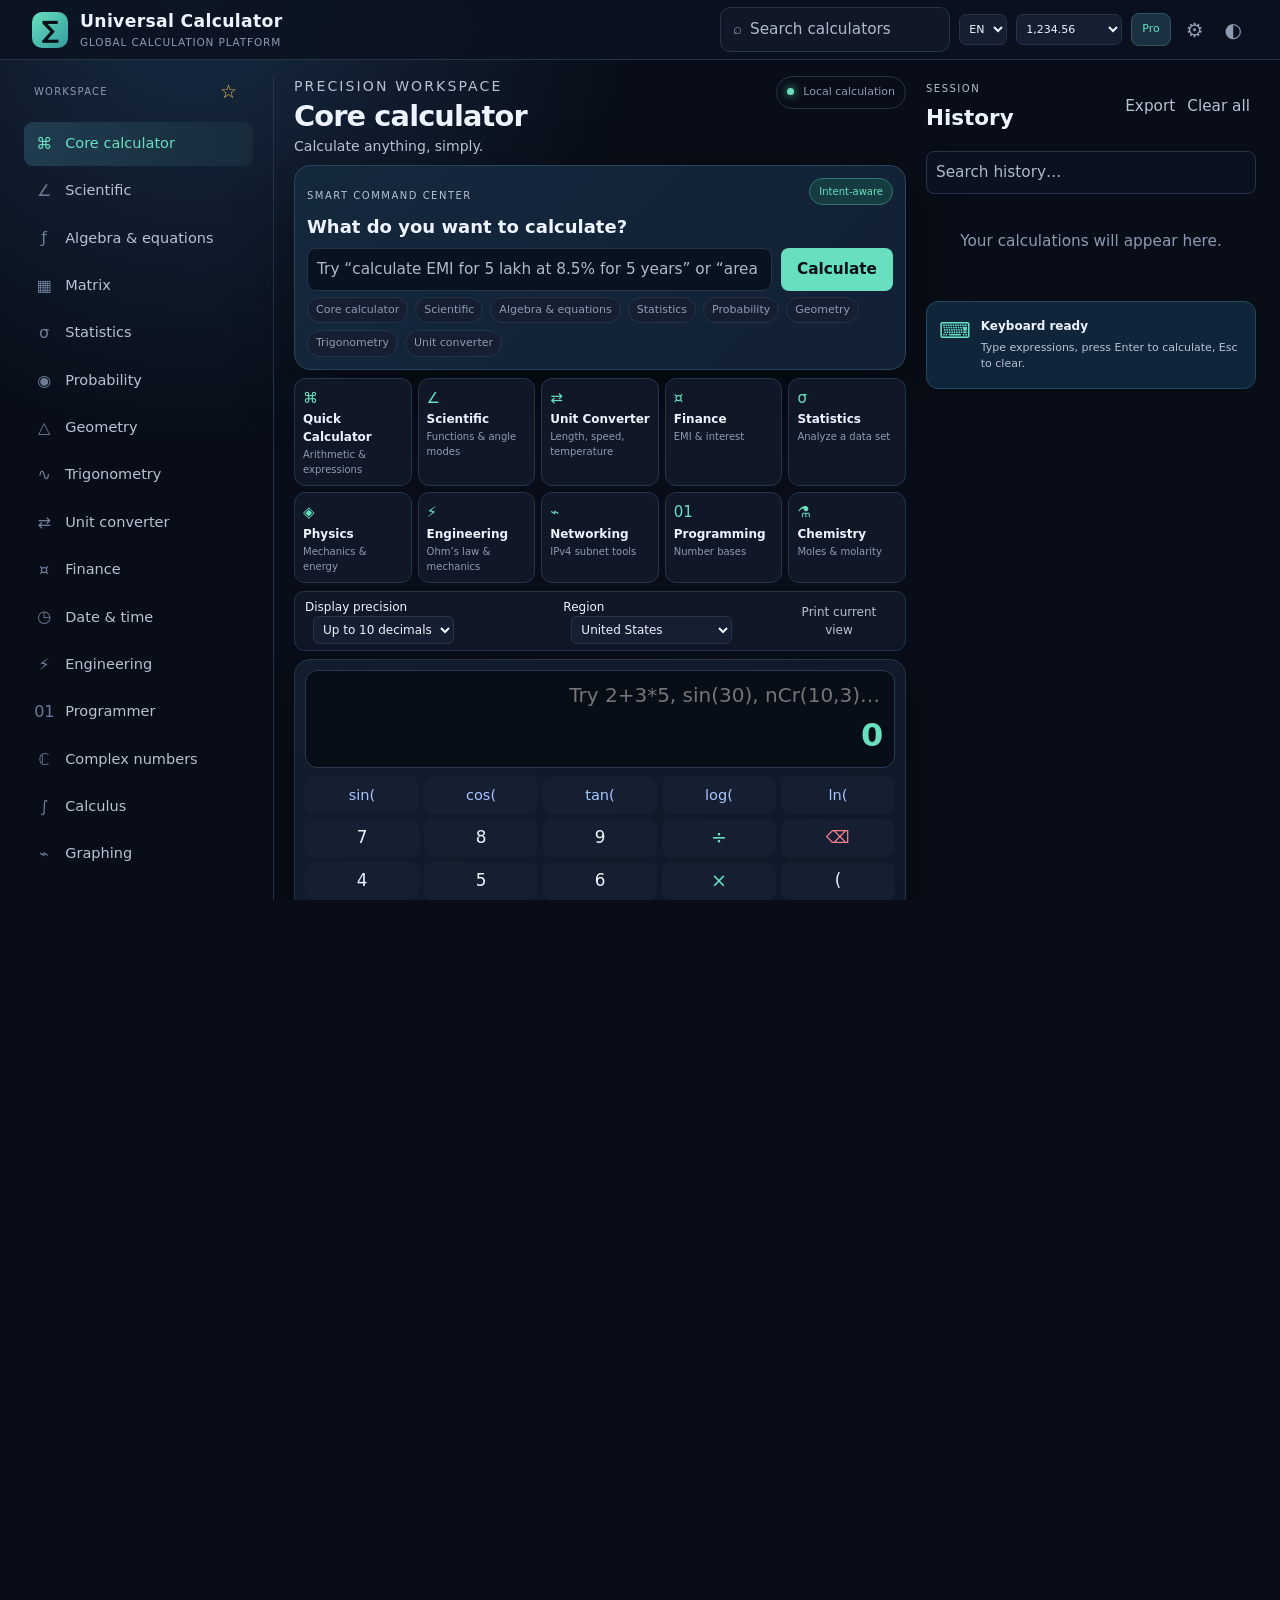
==== index.html @ 3b30ccd8 "Add files via upload" ====
<!doctype html>
<html lang="en">
<head>
  <meta charset="UTF-8">
  <meta name="viewport" content="width=device-width, initial-scale=1.0">
  <meta name="theme-color" content="#0b1220">
  <title>Universal Scientific Calculator</title>
  <link rel="stylesheet" href="styles.css">
</head>
<body>
  <div class="app-shell">
    <header class="topbar">
      <div class="brand"><div class="brand-mark">∑</div><div><strong>Universal Calculator</strong><span>Global calculation platform</span></div></div>
      <div class="header-actions">
        <label class="search-wrap" aria-label="Search calculators"><span>⌕</span><input id="calculatorSearch" type="search" placeholder="Search calculators"></label>
        <select id="languageSelect" class="locale-select" aria-label="Language"><option value="en">EN</option><option value="hi">हिं</option><option value="es">ES</option><option value="fr">FR</option><option value="de">DE</option><option value="pt">PT</option><option value="ar">ع</option><option value="zh">中</option><option value="ja">日</option><option value="ko">한</option><option value="ru">РУ</option><option value="it">IT</option><option value="nl">NL</option><option value="tr">TR</option><option value="id">ID</option></select>
        <select id="numberLocaleSelect" class="locale-select" aria-label="Number format"><option value="en-US">1,234.56</option><option value="de-DE">1.234,56</option><option value="en-IN">12,34,567.89</option><option value="fr-FR">1 234,56</option></select>
        <button class="mode-toggle" id="modeToggle" title="Switch between simple and pro mode">Simple</button>
        <button class="icon-btn" id="settingsToggle" title="Precision settings">⚙</button>
        <button class="icon-btn" id="themeToggle" title="Toggle contrast">◐</button>
      </div>
    </header>

    <div class="mobile-toolbar"><button class="text-btn" id="menuToggle">☰ Categories</button><span id="activeCategoryLabel">Core calculator</span></div>
    <div class="layout">
      <aside class="sidebar" id="sidebar">
        <div class="sidebar-heading"><span>WORKSPACE</span><button id="favoriteCurrent" class="star-btn" title="Favorite current calculator">☆</button></div>
        <button class="nav-item active" data-calculator="core"><span>⌘</span> Core calculator</button>
        <button class="nav-item" data-calculator="scientific"><span>∠</span> Scientific</button>
        <button class="nav-item" data-calculator="algebra"><span>ƒ</span> Algebra & equations</button>
        <button class="nav-item" data-calculator="matrix"><span>▦</span> Matrix</button>
        <button class="nav-item" data-calculator="statistics"><span>σ</span> Statistics</button>
        <button class="nav-item" data-calculator="probability"><span>◉</span> Probability</button>
        <button class="nav-item" data-calculator="geometry"><span>△</span> Geometry</button>
        <button class="nav-item" data-calculator="trigonometry"><span>∿</span> Trigonometry</button>
        <button class="nav-item" data-calculator="units"><span>⇄</span> Unit converter</button>
        <button class="nav-item" data-calculator="finance"><span>¤</span> Finance</button>
        <button class="nav-item" data-calculator="datetime"><span>◷</span> Date & time</button>
        <button class="nav-item" data-calculator="engineering"><span>⚡</span> Engineering</button>
        <button class="nav-item" data-calculator="programmer"><span>01</span> Programmer</button>
        <button class="nav-item" data-calculator="complex"><span>ℂ</span> Complex numbers</button>
        <button class="nav-item" data-calculator="calculus"><span>∫</span> Calculus</button>
        <button class="nav-item" data-calculator="graph"><span>⌁</span> Graphing</button>
        <div class="sidebar-bottom"><div class="mini-label">RECENT</div><div id="recentList" class="recent-list"></div></div>
      </aside>

      <main class="main-content">
        <section class="hero-row"><div><p class="eyebrow">PRECISION WORKSPACE</p><h1 id="pageTitle">Core calculator</h1><p id="pageDescription">Fast, safe arithmetic with a full expression engine.</p></div><div class="status-pill"><span class="status-dot"></span> Local calculation</div></section>
        <section class="smart-command">
          <div class="smart-heading"><div><p class="eyebrow">SMART COMMAND CENTER</p><h2>What do you want to calculate?</h2></div><span class="smart-badge">Intent-aware</span></div>
          <div class="command-row"><input id="smartInput" aria-label="What do you want to calculate?" placeholder="Try “calculate EMI for 5 lakh at 8.5% for 5 years” or “area of a circle radius 10”"><button class="primary-btn" id="smartRun">Calculate</button></div>
          <div id="smartSuggestions" class="smart-suggestions"></div>
        </section>
        <section class="quick-grid" aria-label="Quick calculators">
          <button class="quick-card" data-calculator="core"><span>⌘</span><strong>Quick Calculator</strong><small>Arithmetic & expressions</small></button>
          <button class="quick-card" data-calculator="scientific"><span>∠</span><strong>Scientific</strong><small>Functions & angle modes</small></button>
          <button class="quick-card" data-calculator="units"><span>⇄</span><strong>Unit Converter</strong><small>Length, speed, temperature</small></button>
          <button class="quick-card" data-calculator="finance"><span>¤</span><strong>Finance</strong><small>EMI & interest</small></button>
          <button class="quick-card" data-calculator="statistics"><span>σ</span><strong>Statistics</strong><small>Analyze a data set</small></button>
          <button class="quick-card" data-calculator="engineering"><span>◈</span><strong>Physics</strong><small>Mechanics & energy</small></button>
          <button class="quick-card" data-calculator="engineering"><span>⚡</span><strong>Engineering</strong><small>Ohm’s law & mechanics</small></button>
          <button class="quick-card" data-calculator="networking"><span>⌁</span><strong>Networking</strong><small>IPv4 subnet tools</small></button>
          <button class="quick-card" data-calculator="programmer"><span>01</span><strong>Programming</strong><small>Number bases</small></button>
          <button class="quick-card" data-calculator="chemistry"><span>⚗</span><strong>Chemistry</strong><small>Moles & molarity</small></button>
        </section>
        <section id="settingsPanel" class="settings-panel" hidden>
          <label>Display precision <select id="precisionSelect"><option value="10">Up to 10 decimals</option><option value="6">Up to 6 decimals</option><option value="4">Up to 4 decimals</option><option value="scientific">Scientific notation</option></select></label>
          <label>Region <select id="countrySelect"><option value="US">United States</option><option value="IN">India</option><option value="GB">United Kingdom</option><option value="DE">Germany</option><option value="FR">France</option><option value="JP">Japan</option><option value="BR">Brazil</option><option value="AE">United Arab Emirates</option></select></label>
          <button class="text-btn" id="printCalculation">Print current view</button>
        </section>
        <div id="calculatorView"></div>
        <section class="discovery-grid">
          <div class="discovery-card"><div class="panel-title"><div><span class="eyebrow">REFERENCE</span><h2>Formula library</h2></div><button class="text-btn" data-open-discovery="formulas">Browse</button></div><input class="library-search" id="formulaSearch" placeholder="Search force, circle, EMI, Ohm…"><div id="formulaResults"></div></div>
          <div class="discovery-card"><div class="panel-title"><div><span class="eyebrow">CONSTANTS</span><h2>Scientific constants</h2></div><button class="text-btn" data-open-discovery="constants">Browse</button></div><input class="library-search" id="constantSearch" placeholder="Search c, gravity, Planck…"><div id="constantResults"></div></div>
        </section>
        <section class="calculation-notes form-card">
          <div class="panel-title"><div><span class="eyebrow">WORKSPACE</span><h2>Calculation document</h2></div><button class="text-btn" id="clearNotes">Clear</button></div>
          <input id="projectName" class="library-search" placeholder="Project or calculation sheet name">
          <textarea id="calculationNotes" aria-label="Calculation notes" class="textarea" rows="3" placeholder="Add notes, assumptions, or a reproducible explanation…"></textarea>
          <div class="note-actions"><button class="secondary-btn" id="saveNote">Save snapshot</button><button class="secondary-btn" id="exportJson">Export JSON</button><button class="secondary-btn" id="exportText">Export TXT</button></div>
        </section>
      </main>

      <aside class="history-panel">
        <div class="panel-title"><div><span class="eyebrow">SESSION</span><h2>History</h2></div><div><button class="text-btn" id="exportHistory">Export</button><button class="text-btn danger" id="clearHistory">Clear all</button></div></div>
        <input class="history-search" id="historySearch" placeholder="Search history…">
        <div id="historyList" class="history-list"><div class="empty-state">Your calculations will appear here.</div></div>
        <div class="tip-card"><span class="tip-icon">⌨</span><div><strong>Keyboard ready</strong><p>Type expressions, press Enter to calculate, Esc to clear.</p></div></div>
      </aside>
    </div>
    <footer><span>Universal Calculator</span><span>All calculations run locally in your browser</span><span>v2.0 · Safe local calculation platform</span></footer>
  </div>
  <script src="app.js"></script>
</body>
</html>
---- styles.css ----
:root{--bg:#080d17;--surface:#101827;--surface-2:#151f31;--surface-3:#1b2940;--line:#26344a;--text:#edf4ff;--muted:#8c9bb2;--accent:#68e0c0;--accent-2:#7aa8ff;--danger:#ff8290;--shadow:0 20px 60px #0006}
html,body{width:100%;min-width:100%;min-height:100%;margin:0}*{box-sizing:border-box}body{background:radial-gradient(circle at 15% 0,#172a42 0,transparent 32%),var(--bg);color:var(--text);font:14px/1.5 Inter,ui-sans-serif,system-ui,-apple-system,Segoe UI,sans-serif}button,input,select{font:inherit;color:inherit}button{cursor:pointer;border:0}.app-shell{width:100%;min-width:100%;min-height:100vh;display:flex;flex-direction:column}.topbar{height:76px;border-bottom:1px solid var(--line);display:flex;align-items:center;justify-content:space-between;padding:0 32px;background:#0b1220d9;backdrop-filter:blur(18px);position:sticky;top:0;z-index:5}.brand{display:flex;align-items:center;gap:12px}.brand-mark{width:36px;height:36px;display:grid;place-items:center;border-radius:10px;background:linear-gradient(135deg,var(--accent),#349b9d);color:#061016;font-size:24px;font-weight:800}.brand strong,.brand span{display:block}.brand strong{font-size:16px;letter-spacing:.02em}.brand span{font-size:11px;color:var(--muted);letter-spacing:.08em;text-transform:uppercase}.header-actions{display:flex;gap:12px;align-items:center}.search-wrap{display:flex;align-items:center;gap:8px;width:230px;background:var(--surface);border:1px solid var(--line);border-radius:10px;padding:0 12px;color:var(--muted)}.search-wrap input{width:100%;border:0;outline:0;background:transparent;padding:10px 0}.icon-btn,.text-btn{background:none;color:var(--muted)}.icon-btn{font-size:20px}.layout{display:grid;grid-template-columns:230px minmax(0,1fr) 300px;gap:26px;width:100%;min-width:0;margin:0;padding:28px 32px;flex:1}.sidebar{border-right:1px solid var(--line);padding-right:20px;min-width:0}.sidebar-heading{font-size:10px;color:var(--muted);letter-spacing:.12em;display:flex;justify-content:space-between;align-items:center;padding:0 10px 12px}.star-btn{color:#f5bd5d;background:none;font-size:19px}.nav-item{width:100%;padding:10px;border-radius:9px;background:none;text-align:left;color:var(--muted);display:flex;align-items:center;gap:11px;margin:3px 0;transition:.2s}.nav-item span{width:20px;text-align:center;color:#6d7d98;font-size:16px}.nav-item:hover{background:var(--surface);color:var(--text)}.nav-item.active{background:linear-gradient(90deg,#203c50,#172b3b);color:var(--accent)}.nav-item.active span{color:var(--accent)}.sidebar-bottom{margin-top:28px}.mini-label,.eyebrow{font-size:10px;letter-spacing:.15em;color:var(--muted);text-transform:uppercase}.recent-list{margin-top:8px}.recent-list button{display:block;width:100%;text-align:left;padding:7px 10px;background:none;color:var(--muted);white-space:nowrap;overflow:hidden;text-overflow:ellipsis}.main-content{min-width:0;width:100%}.history-panel{min-width:0;width:100%}.hero-row{display:flex;justify-content:space-between;align-items:flex-start;margin-bottom:20px}.hero-row h1{margin:4px 0;font-size:28px;letter-spacing:-.03em}.hero-row p{margin:0;color:var(--muted)}.status-pill{font-size:11px;color:var(--muted);border:1px solid var(--line);border-radius:99px;padding:7px 10px}.status-dot{display:inline-block;width:7px;height:7px;background:var(--accent);border-radius:50%;margin-right:6px;box-shadow:0 0 10px var(--accent)}.calculator-card,.result-card,.form-card,.graph-card{background:linear-gradient(145deg,#121d2d,#0e1726);border:1px solid var(--line);border-radius:16px;box-shadow:var(--shadow)}.calculator-card{padding:18px}.display{background:#080e18;border:1px solid #283a50;border-radius:12px;padding:14px 18px;min-height:110px;display:flex;flex-direction:column;justify-content:space-between;margin-bottom:14px}.display input{width:100%;background:none;border:0;outline:0;color:var(--text);font-size:23px;text-align:right}.display-result{text-align:right;font-size:36px;font-weight:700;letter-spacing:-.04em;min-height:44px;color:var(--accent)}.display-error{color:var(--danger)!important;font-size:14px!important;letter-spacing:0!important}.keypad{display:grid;grid-template-columns:repeat(5,1fr);gap:8px}.key{min-height:46px;border-radius:9px;background:var(--surface-2);border:1px solid transparent;color:var(--text);transition:.15s}.key:hover{background:var(--surface-3);border-color:#3c536e;transform:translateY(-1px)}.key.fn{color:var(--accent-2);font-size:13px}.key.operator{color:var(--accent);font-size:19px}.key.action{color:var(--danger)}.key.equals{background:var(--accent);color:#061016;font-weight:800}.subbar{display:flex;justify-content:space-between;align-items:center;margin:12px 0 0;color:var(--muted);font-size:12px}.angle-tabs{display:flex;gap:5px}.angle-tabs button,.select{background:var(--surface-2);border:1px solid var(--line);border-radius:7px;padding:6px 10px;color:var(--muted)}.angle-tabs button.active{background:#22494b;color:var(--accent);border-color:#397a72}.panel-title{display:flex;justify-content:space-between;align-items:center;margin-bottom:14px}.panel-title h2{margin:3px 0;font-size:18px}.danger{color:var(--danger)}.history-list{max-height:calc(100vh - 240px);overflow:auto}.empty-state{color:var(--muted);padding:30px 8px;text-align:center}.history-item{border-bottom:1px solid var(--line);padding:12px 4px}.history-expression{color:var(--muted);font-size:12px;word-break:break-all}.history-result{font-size:17px;color:var(--accent);margin:3px 0}.history-meta{display:flex;justify-content:space-between;color:#64748a;font-size:10px}.history-actions button{background:none;color:var(--muted);margin-left:8px}.history-actions button:hover{color:var(--text)}.tip-card{display:flex;gap:10px;background:#10253a;border:1px solid #1f4a5d;border-radius:12px;padding:12px;margin-top:18px;color:var(--muted)}.tip-icon{font-size:22px;color:var(--accent)}.tip-card strong{color:var(--text);font-size:12px}.tip-card p{font-size:11px;margin:3px 0}.form-card{padding:18px}.form-card h3,.result-card h3{margin:0 0 14px;font-size:16px}.form-grid{display:grid;grid-template-columns:repeat(2,minmax(0,1fr));gap:12px}.form-grid.three{grid-template-columns:repeat(3,minmax(0,1fr))}.field{display:flex;flex-direction:column;gap:5px}.field label{font-size:11px;color:var(--muted)}.field input,.field select,.textarea{width:100%;background:#0a121f;border:1px solid var(--line);border-radius:8px;padding:10px;outline:0}.field input:focus,.field select:focus,.textarea:focus{border-color:var(--accent)}.wide{grid-column:1/-1}.primary-btn{margin-top:14px;background:var(--accent);color:#081217;border-radius:8px;padding:10px 16px;font-weight:700}.secondary-btn{margin-top:14px;background:var(--surface-3);border:1px solid var(--line);border-radius:8px;padding:10px 16px}.result-card{margin-top:14px;padding:16px}.result-card output{display:block;color:var(--accent);font-size:21px;font-weight:700;white-space:pre-wrap}.result-card .muted{color:var(--muted);font-size:12px}.two-panels{display:grid;grid-template-columns:1fr 1fr;gap:14px}.matrix-grid{display:grid;gap:5px;margin-top:10px}.matrix-grid input{min-width:0;text-align:center;padding:8px}.matrix-controls{display:flex;gap:8px;align-items:end;margin-bottom:12px}.matrix-controls .field{width:80px}.tag-row{display:flex;gap:7px;flex-wrap:wrap}.tag{background:#1a3043;color:var(--accent);padding:5px 9px;border-radius:99px;font-size:11px}.graph-wrap{position:relative}.graph-canvas{display:block;width:100%;height:360px;background:#08111d;border-radius:10px;border:1px solid var(--line)}.graph-controls{display:flex;gap:8px;align-items:center;margin-bottom:10px}.graph-controls input{flex:1}.function-list{margin-top:10px;display:flex;gap:8px;flex-wrap:wrap}.function-pill{background:var(--surface-2);padding:5px 9px;border-radius:8px;color:var(--accent-2);font-size:12px}.mobile-toolbar{display:none}footer{border-top:1px solid var(--line);color:#697990;display:flex;justify-content:space-between;padding:16px 32px;font-size:11px}
html,body,#root,#app{width:100%;min-width:100%;height:100%;min-height:100vh;margin:0;padding:0;box-sizing:border-box}*{box-sizing:border-box}body{background:radial-gradient(circle at 15% 0,#172a42 0,transparent 32%),var(--bg);color:var(--text);font:14px/1.5 Inter,ui-sans-serif,system-ui,-apple-system,Segoe UI,sans-serif}button,input,select{font:inherit;color:inherit}button{cursor:pointer;border:0}.app-shell{width:100%;min-width:100%;height:100%;min-height:100vh;margin:0;padding:0;display:flex;flex-direction:column}.topbar{height:76px;border-bottom:1px solid var(--line);display:flex;align-items:center;justify-content:space-between;padding:0 32px;background:#0b1220d9;backdrop-filter:blur(18px);position:sticky;top:0;z-index:5}.brand{display:flex;align-items:center;gap:12px}.brand-mark{width:36px;height:36px;display:grid;place-items:center;border-radius:10px;background:linear-gradient(135deg,var(--accent),#349b9d);color:#061016;font-size:24px;font-weight:800}.brand strong,.brand span{display:block}.brand strong{font-size:16px;letter-spacing:.02em}.brand span{font-size:11px;color:var(--muted);letter-spacing:.08em;text-transform:uppercase}.header-actions{display:flex;gap:12px;align-items:center}.search-wrap{display:flex;align-items:center;gap:8px;width:230px;background:var(--surface);border:1px solid var(--line);border-radius:10px;padding:0 12px;color:var(--muted)}.search-wrap input{width:100%;border:0;outline:0;background:transparent;padding:10px 0}.icon-btn,.text-btn{background:none;color:var(--muted)}.icon-btn{font-size:20px}.layout{display:grid;grid-template-columns:230px minmax(0,1fr) 300px;gap:26px;width:100%;min-width:0;margin:0;padding:28px 32px;flex:1}.sidebar{border-right:1px solid var(--line);padding-right:20px;min-width:0}.sidebar-heading{font-size:10px;color:var(--muted);letter-spacing:.12em;display:flex;justify-content:space-between;align-items:center;padding:0 10px 12px}.star-btn{color:#f5bd5d;background:none;font-size:19px}.nav-item{width:100%;padding:10px;border-radius:9px;background:none;text-align:left;color:var(--muted);display:flex;align-items:center;gap:11px;margin:3px 0;transition:.2s}.nav-item span{width:20px;text-align:center;color:#6d7d98;font-size:16px}.nav-item:hover{background:var(--surface);color:var(--text)}.nav-item.active{background:linear-gradient(90deg,#203c50,#172b3b);color:var(--accent)}.nav-item.active span{color:var(--accent)}.sidebar-bottom{margin-top:28px}.mini-label,.eyebrow{font-size:10px;letter-spacing:.15em;color:var(--muted);text-transform:uppercase}.recent-list{margin-top:8px}.recent-list button{display:block;width:100%;text-align:left;padding:7px 10px;background:none;color:var(--muted);white-space:nowrap;overflow:hidden;text-overflow:ellipsis}.main-content{min-width:0;width:100%}.history-panel{min-width:0;width:100%}.hero-row{display:flex;justify-content:space-between;align-items:flex-start;margin-bottom:20px}.hero-row h1{margin:4px 0;font-size:28px;letter-spacing:-.03em}.hero-row p{margin:0;color:var(--muted)}.status-pill{font-size:11px;color:var(--muted);border:1px solid var(--line);border-radius:99px;padding:7px 10px}.status-dot{display:inline-block;width:7px;height:7px;background:var(--accent);border-radius:50%;margin-right:6px;box-shadow:0 0 10px var(--accent)}.calculator-card,.result-card,.form-card,.graph-card{background:linear-gradient(145deg,#121d2d,#0e1726);border:1px solid var(--line);border-radius:16px;box-shadow:var(--shadow)}.calculator-card{padding:18px}.display{background:#080e18;border:1px solid #283a50;border-radius:12px;padding:14px 18px;min-height:110px;display:flex;flex-direction:column;justify-content:space-between;margin-bottom:14px}.display input{width:100%;background:none;border:0;outline:0;color:var(--text);font-size:23px;text-align:right}.display-result{text-align:right;font-size:36px;font-weight:700;letter-spacing:-.04em;min-height:44px;color:var(--accent)}.display-error{color:var(--danger)!important;font-size:14px!important;letter-spacing:0!important}.keypad{display:grid;grid-template-columns:repeat(5,1fr);gap:8px}.key{min-height:46px;border-radius:9px;background:var(--surface-2);border:1px solid transparent;color:var(--text);transition:.15s}.key:hover{background:var(--surface-3);border-color:#3c536e;transform:translateY(-1px)}.key.fn{color:var(--accent-2);font-size:13px}.key.operator{color:var(--accent);font-size:19px}.key.action{color:var(--danger)}.key.equals{background:var(--accent);color:#061016;font-weight:800}.subbar{display:flex;justify-content:space-between;align-items:center;margin:12px 0 0;color:var(--muted);font-size:12px}.angle-tabs{display:flex;gap:5px}.angle-tabs button,.select{background:var(--surface-2);border:1px solid var(--line);border-radius:7px;padding:6px 10px;color:var(--muted)}.angle-tabs button.active{background:#22494b;color:var(--accent);border-color:#397a72}.panel-title{display:flex;justify-content:space-between;align-items:center;margin-bottom:14px}.panel-title h2{margin:3px 0;font-size:18px}.danger{color:var(--danger)}.history-list{max-height:calc(100vh - 240px);overflow:auto}.empty-state{color:var(--muted);padding:30px 8px;text-align:center}.history-item{border-bottom:1px solid var(--line);padding:12px 4px}.history-expression{color:var(--muted);font-size:12px;word-break:break-all}.history-result{font-size:17px;color:var(--accent);margin:3px 0}.history-meta{display:flex;justify-content:space-between;color:#64748a;font-size:10px}.history-actions button{background:none;color:var(--muted);margin-left:8px}.history-actions button:hover{color:var(--text)}.tip-card{display:flex;gap:10px;background:#10253a;border:1px solid #1f4a5d;border-radius:12px;padding:12px;margin-top:18px;color:var(--muted)}.tip-icon{font-size:22px;color:var(--accent)}.tip-card strong{color:var(--text);font-size:12px}.tip-card p{font-size:11px;margin:3px 0}.form-card{padding:18px}.form-card h3,.result-card h3{margin:0 0 14px;font-size:16px}.form-grid{display:grid;grid-template-columns:repeat(2,minmax(0,1fr));gap:12px}.form-grid.three{grid-template-columns:repeat(3,minmax(0,1fr))}.field{display:flex;flex-direction:column;gap:5px}.field label{font-size:11px;color:var(--muted)}.field input,.field select,.textarea{width:100%;background:#0a121f;border:1px solid var(--line);border-radius:8px;padding:10px;outline:0}.field input:focus,.field select:focus,.textarea:focus{border-color:var(--accent)}.wide{grid-column:1/-1}.primary-btn{margin-top:14px;background:var(--accent);color:#081217;border-radius:8px;padding:10px 16px;font-weight:700}.secondary-btn{margin-top:14px;background:var(--surface-3);border:1px solid var(--line);border-radius:8px;padding:10px 16px}.result-card{margin-top:14px;padding:16px}.result-card output{display:block;color:var(--accent);font-size:21px;font-weight:700;white-space:pre-wrap}.result-card .muted{color:var(--muted);font-size:12px}.two-panels{display:grid;grid-template-columns:1fr 1fr;gap:14px}.matrix-grid{display:grid;gap:5px;margin-top:10px}.matrix-grid input{min-width:0;text-align:center;padding:8px}.matrix-controls{display:flex;gap:8px;align-items:end;margin-bottom:12px}.matrix-controls .field{width:80px}.tag-row{display:flex;gap:7px;flex-wrap:wrap}.tag{background:#1a3043;color:var(--accent);padding:5px 9px;border-radius:99px;font-size:11px}.graph-wrap{position:relative}.graph-canvas{display:block;width:100%;height:360px;background:#08111d;border-radius:10px;border:1px solid var(--line)}.graph-controls{display:flex;gap:8px;align-items:center;margin-bottom:10px}.graph-controls input{flex:1}.function-list{margin-top:10px;display:flex;gap:8px;flex-wrap:wrap}.function-pill{background:var(--surface-2);padding:5px 9px;border-radius:8px;color:var(--accent-2);font-size:12px}.mobile-toolbar{display:none}footer{border-top:1px solid var(--line);color:#697990;display:flex;justify-content:space-between;padding:16px 32px;font-size:11px}
@media(max-width:900px){.layout{grid-template-columns:205px minmax(0,1fr);gap:18px;padding:22px 20px}.history-panel{grid-column:2}.history-list{max-height:260px}.sidebar{padding-right:10px}}
@media(max-width:700px){.topbar{padding:0 16px;height:64px}.brand span{display:none}.search-wrap{width:150px}.layout{display:block;padding:18px 14px}.sidebar{display:none;border:0}.sidebar.open{display:block;position:fixed;z-index:4;left:0;top:64px;bottom:0;width:260px;background:var(--surface);padding:18px;box-shadow:var(--shadow)}.mobile-toolbar{display:flex;justify-content:space-between;padding:10px 14px;border-bottom:1px solid var(--line);color:var(--muted)}.mobile-toolbar .text-btn{color:var(--accent)}.hero-row{margin-top:6px}.hero-row h1{font-size:23px}.status-pill{display:none}.history-panel{margin-top:18px}.form-grid,.form-grid.three,.two-panels{grid-template-columns:1fr}.keypad{gap:6px}.key{min-height:43px}.display-result{font-size:29px}footer{padding:14px;gap:8px;flex-wrap:wrap}}
.mode-toggle{background:#1b3040;color:var(--accent);border:1px solid #2d5660;border-radius:8px;padding:7px 10px;font-size:11px}.smart-command{background:linear-gradient(135deg,#14283c,#122035);border:1px solid #29445b;border-radius:16px;padding:18px;margin-bottom:16px;box-shadow:var(--shadow)}.smart-heading{display:flex;justify-content:space-between;align-items:start}.smart-heading h2{font-size:20px;margin:4px 0 14px}.smart-badge{font-size:10px;color:var(--accent);background:#163c3f;border:1px solid #2f7770;border-radius:99px;padding:5px 9px}.command-row{display:flex;gap:9px}.command-row input{flex:1;background:#09121f;border:1px solid var(--line);border-radius:9px;padding:13px;outline:0}.command-row input:focus{border-color:var(--accent)}.command-row .primary-btn{margin:0}.smart-suggestions{display:flex;gap:7px;flex-wrap:wrap;margin-top:10px}.suggestion{font-size:11px;color:var(--muted);background:var(--surface-2);border:1px solid var(--line);border-radius:99px;padding:6px 9px}.suggestion:hover{color:var(--accent);border-color:var(--accent)}.settings-panel{display:flex;gap:18px;align-items:center;background:var(--surface);border:1px solid var(--line);border-radius:10px;padding:10px 12px;margin-bottom:14px;font-size:12px;color:var(--muted)}.settings-panel select{margin-left:8px;background:var(--surface-2);border:1px solid var(--line);border-radius:6px;padding:5px}.discovery-grid{display:grid;grid-template-columns:1fr 1fr;gap:14px;margin-top:16px}.discovery-card{background:linear-gradient(145deg,#121d2d,#0e1726);border:1px solid var(--line);border-radius:16px;padding:16px}.discovery-card h2{font-size:16px}.library-search,.history-search{width:100%;background:#0a121f;border:1px solid var(--line);border-radius:8px;padding:9px;outline:0;margin-bottom:9px}.library-search:focus,.history-search:focus{border-color:var(--accent)}.library-item{border-top:1px solid var(--line);padding:10px 0}.library-item strong{display:block;color:var(--text)}.library-item p{margin:2px 0;color:var(--accent);font-family:ui-monospace,monospace;font-size:12px}.library-item small{color:var(--muted)}.library-item button{float:right;background:none;color:var(--accent-2);font-size:11px}.history-search{margin-bottom:6px}.high-contrast{--bg:#f4f7fb;--surface:#fff;--surface-2:#eef2f7;--surface-3:#e1e8f1;--line:#c8d3df;--text:#122033;--muted:#536579;--shadow:0 15px 35px #39506a22}.high-contrast .topbar{background:#ffffffdd}.high-contrast .calculator-card,.high-contrast .result-card,.high-contrast .form-card,.high-contrast .graph-card,.high-contrast .discovery-card{background:#fff}.high-contrast .display,.high-contrast .field input,.high-contrast .field select,.high-contrast .library-search,.high-contrast .history-search{background:#f5f8fc}@media(max-width:700px){.discovery-grid{grid-template-columns:1fr}.settings-panel{align-items:flex-start;flex-direction:column}.header-actions{gap:6px}.mode-toggle{padding:6px 7px}.command-row{flex-direction:column}}
.locale-select{background:var(--surface-2);border:1px solid var(--line);border-radius:7px;padding:7px 5px;font-size:11px}.calculation-notes{margin-top:16px}.calculation-notes .textarea{resize:vertical}.note-actions{display:flex;gap:8px;flex-wrap:wrap}.note-actions .secondary-btn{margin-top:10px}.rtl{direction:rtl}.rtl .display input,.rtl .history-expression{text-align:left}.rtl .sidebar{border-right:0;border-left:1px solid var(--line);padding-right:0;padding-left:20px}@media(prefers-reduced-motion:reduce){*,*:before,*:after{scroll-behavior:auto!important;transition:none!important;animation:none!important}}
.quick-grid{display:grid;grid-template-columns:repeat(3,minmax(0,1fr));gap:9px;margin:0 0 16px}.quick-card{display:flex;flex-direction:column;align-items:flex-start;gap:3px;text-align:left;background:var(--surface);border:1px solid var(--line);border-radius:11px;padding:12px;min-height:88px}.quick-card:hover{border-color:var(--accent);background:var(--surface-2)}.quick-card span{color:var(--accent);font-size:18px}.quick-card strong{color:var(--text);font-size:13px}.quick-card small{color:var(--muted);font-size:11px}.main-content h1,.main-content h2,.main-content h3,.main-content strong,.main-content label,.sidebar,.history-panel,footer{color:var(--text)}.eyebrow,.mini-label{color:#b7c2d2}.text-btn,.nav-item,.recent-list button,.history-meta,.field label,.muted,.tip-card,.hero-row p{color:#b7c2d2}.field input::placeholder,.search-wrap input::placeholder,.smart-command input::placeholder,.library-search::placeholder,.history-search::placeholder,.textarea::placeholder{color:#aeb9c9;opacity:1}.key.fn{color:#a9c4ff}.primary-btn{color:#071117}.discovery-card,.calculator-card,.form-card,.graph-card{box-shadow:0 12px 30px #0005}@media(max-width:700px){.quick-grid{grid-template-columns:repeat(2,minmax(0,1fr))}.quick-card{min-height:82px}.topbar{min-width:0}.brand{flex:0 0 auto}.header-actions{min-width:0}.search-wrap{width:112px;flex:0 1 112px}.header-actions .locale-select,.header-actions .mode-toggle,.header-actions #settingsToggle{display:none}.header-actions .icon-btn{font-size:18px}.main-content,.history-panel{min-width:0;max-width:100%;overflow:hidden}.smart-command,.calculator-card,.form-card,.discovery-card{max-width:100%}.command-row input{min-width:0}.settings-panel{max-width:100%}.subbar{flex-wrap:wrap;gap:8px}.angle-tabs{max-width:100%;overflow-x:auto}}

/* Responsive production sizing: readable at 100% browser zoom without inflating the UI. */
body{font-size:clamp(15px,0.18vw + 13px,17px);line-height:1.5}
.topbar{min-height:76px;height:auto;padding-block:14px}
.brand strong{font-size:clamp(16px,0.25vw + 14px,19px)}
.brand span{font-size:clamp(10px,0.12vw + 9px,12px)}
.header-actions{gap:clamp(8px,0.7vw,14px)}
.search-wrap{width:clamp(210px,18vw,320px)}
.layout{min-height:calc(100vh - 76px);align-items:start;grid-template-columns:minmax(220px,250px) minmax(0,1fr) minmax(280px,330px);gap:clamp(18px,1.5vw,30px);padding:clamp(22px,2vw,34px) clamp(20px,2.5vw,48px)}
.sidebar{font-size:clamp(14px,0.12vw + 13px,16px)}
.nav-item{padding:clamp(9px,0.25vw + 7px,12px)}
.hero-row h1{font-size:clamp(28px,1vw + 18px,36px);line-height:1.2}
.hero-row p{font-size:clamp(14px,0.16vw + 12px,16px)}
.panel-title h2,.smart-heading h2{font-size:clamp(20px,0.35vw + 17px,26px)}
.display input{font-size:clamp(22px,0.5vw + 16px,30px)}
.display-result{font-size:clamp(32px,1vw + 22px,48px)}
.key{min-height:clamp(46px,3.6vw,62px);font-size:clamp(16px,0.3vw + 13px,22px)}
.key.fn{font-size:clamp(14px,0.2vw + 12px,17px)}
.history-result{font-size:clamp(17px,0.25vw + 15px,21px)}
.history-list{max-height:calc(100vh - 190px)}
.layout>aside,.layout>main{min-width:0}

@media(max-width:1100px) and (min-width:701px){
  .layout{grid-template-columns:200px minmax(0,1fr);gap:20px;padding-inline:24px}
  .history-panel{grid-column:2;grid-row:2}
  .history-list{max-height:320px}
  .search-wrap{width:clamp(170px,22vw,240px)}
}
@media(max-width:700px){
  .topbar{padding-inline:14px}
  .layout{min-height:0}
  .key{min-height:50px}
  .history-list{max-height:none}
}
@media(max-width:480px){
  .layout{padding:16px 12px}
  .hero-row{gap:10px}
  .status-pill{font-size:10px;padding:6px 8px}
  .quick-card strong{font-size:14px}
  .quick-card small{font-size:12px}
}

/* Keep the application shell tied to the browser viewport at every zoom level. */
html,body{
  width:100%;
  height:100%;
  margin:0;
  padding:0;
  overflow-x:hidden;
}
#root,#app,.app-shell{
  width:100vw;
  min-width:100vw;
  min-height:100vh;
  box-sizing:border-box;
}
.app-shell{
  height:100%;
  margin:0;
  padding:0;
}

/* Compact the primary workspace on short desktop viewports. Secondary
   reference sections remain available below it without shrinking text. */
@media (min-width:1101px) and (max-height:1100px){
  .topbar{min-height:60px;padding-block:9px}
  .layout{min-height:calc(100vh - 60px);padding:16px 24px;gap:20px}
  .hero-row{margin-bottom:8px}
  .hero-row h1{margin:2px 0;font-size:clamp(25px,1vw + 16px,32px)}
  .smart-command{padding:12px;margin-bottom:8px}
  .smart-heading h2{font-size:18px;margin:2px 0 8px}
  .command-row input{padding:9px}
  .smart-suggestions{margin-top:6px}
  .suggestion{padding:4px 8px}
  .quick-grid{grid-template-columns:repeat(5,minmax(0,1fr));gap:6px;margin-bottom:8px}
  .quick-card{min-height:62px;padding:8px;gap:1px}
  .quick-card span{font-size:15px}
  .quick-card strong{font-size:12px}
  .quick-card small{font-size:10px}
  .settings-panel{padding:6px 10px;margin-bottom:8px}
  .calculator-card{padding:10px}
  .display{min-height:72px;padding:8px 12px;margin-bottom:8px}
  .display input{font-size:20px}
  .display-result{font-size:32px;min-height:36px}
  .keypad{gap:5px}
  .key{min-height:38px}
  .subbar{margin-top:6px}
  .history-list{max-height:calc(100vh - 180px)}
}

@media (min-width:701px) and (max-width:1100px) and (max-height:850px){
  .topbar{min-height:58px;padding-block:8px}
  .layout{min-height:calc(100vh - 58px);padding:14px 20px;gap:16px}
  .hero-row{margin-bottom:8px}
  .smart-command{padding:12px;margin-bottom:8px}
  .quick-grid{gap:6px;margin-bottom:8px}
  .quick-card{min-height:68px;padding:8px}
  .settings-panel{padding:6px 10px;margin-bottom:8px}
  .calculator-card{padding:10px}
  .display{min-height:78px;padding:8px 12px;margin-bottom:8px}
  .keypad{gap:5px}
  .key{min-height:40px}
}
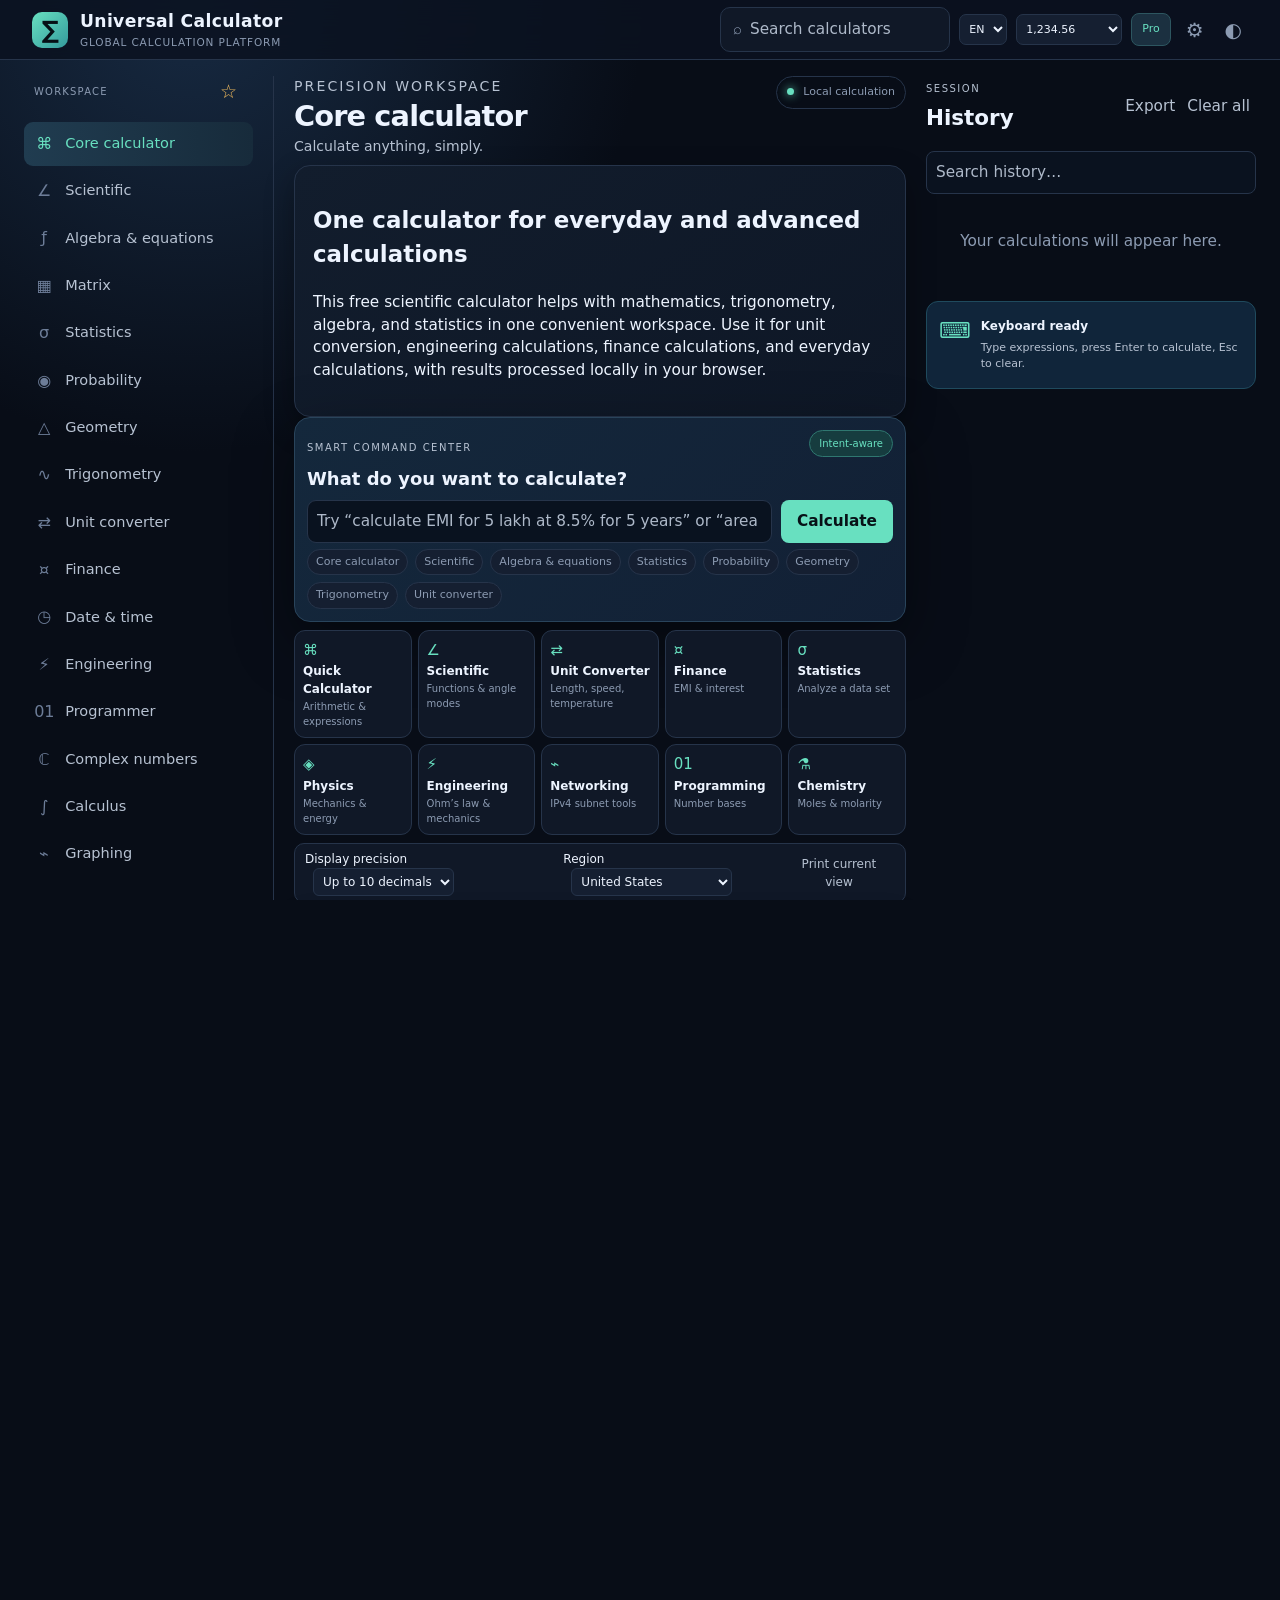
==== commit 2ed31cf9: "Add files via upload" ====
--- a/index.html
+++ b/index.html
@@ -4,7 +4,40 @@
   <meta charset="UTF-8">
   <meta name="viewport" content="width=device-width, initial-scale=1.0">
   <meta name="theme-color" content="#0b1220">
-  <title>Universal Scientific Calculator</title>
+  <meta name="description" content="Free online universal scientific calculator for mathematics, science, engineering, statistics, unit conversions, finance, and everyday calculations.">
+  <meta name="robots" content="index, follow">
+  <link rel="canonical" href="https://himanshu09988.github.io/universal-scientific-calculator/">
+  <meta property="og:type" content="website">
+  <meta property="og:url" content="https://himanshu09988.github.io/universal-scientific-calculator/">
+  <meta property="og:title" content="Universal Scientific Calculator – Free Online Calculator">
+  <meta property="og:description" content="Free online universal scientific calculator for mathematics, science, engineering, statistics, unit conversions, finance, and everyday calculations.">
+  <meta property="og:site_name" content="Universal Scientific Calculator">
+  <meta name="twitter:card" content="summary">
+  <meta name="twitter:title" content="Universal Scientific Calculator – Free Online Calculator">
+  <meta name="twitter:description" content="Free online universal scientific calculator for mathematics, science, engineering, statistics, unit conversions, finance, and everyday calculations.">
+  <title>Universal Scientific Calculator – Free Online Calculator</title>
+  <script type="application/ld+json">
+    {
+      "@context": "https://schema.org",
+      "@graph": [
+        {
+          "@type": "WebSite",
+          "name": "Universal Scientific Calculator",
+          "url": "https://himanshu09988.github.io/universal-scientific-calculator/",
+          "description": "Free online calculator for mathematics, science, engineering, statistics, unit conversions, finance, and everyday calculations."
+        },
+        {
+          "@type": "WebApplication",
+          "name": "Universal Scientific Calculator",
+          "url": "https://himanshu09988.github.io/universal-scientific-calculator/",
+          "description": "A free online calculator for scientific, mathematical, engineering, statistical, finance, unit conversion, and everyday calculations.",
+          "applicationCategory": "Calculator",
+          "operatingSystem": "Web browser",
+          "browserRequirements": "Requires JavaScript"
+        }
+      ]
+    }
+  </script>
   <link rel="stylesheet" href="styles.css">
 </head>
 <body>
@@ -46,6 +79,10 @@
 
       <main class="main-content">
         <section class="hero-row"><div><p class="eyebrow">PRECISION WORKSPACE</p><h1 id="pageTitle">Core calculator</h1><p id="pageDescription">Fast, safe arithmetic with a full expression engine.</p></div><div class="status-pill"><span class="status-dot"></span> Local calculation</div></section>
+        <section class="form-card seo-intro" aria-labelledby="calculator-intro-title">
+          <h2 id="calculator-intro-title">One calculator for everyday and advanced calculations</h2>
+          <p>This free scientific calculator helps with mathematics, trigonometry, algebra, and statistics in one convenient workspace. Use it for unit conversion, engineering calculations, finance calculations, and everyday calculations, with results processed locally in your browser.</p>
+        </section>
         <section class="smart-command">
           <div class="smart-heading"><div><p class="eyebrow">SMART COMMAND CENTER</p><h2>What do you want to calculate?</h2></div><span class="smart-badge">Intent-aware</span></div>
           <div class="command-row"><input id="smartInput" aria-label="What do you want to calculate?" placeholder="Try “calculate EMI for 5 lakh at 8.5% for 5 years” or “area of a circle radius 10”"><button class="primary-btn" id="smartRun">Calculate</button></div>
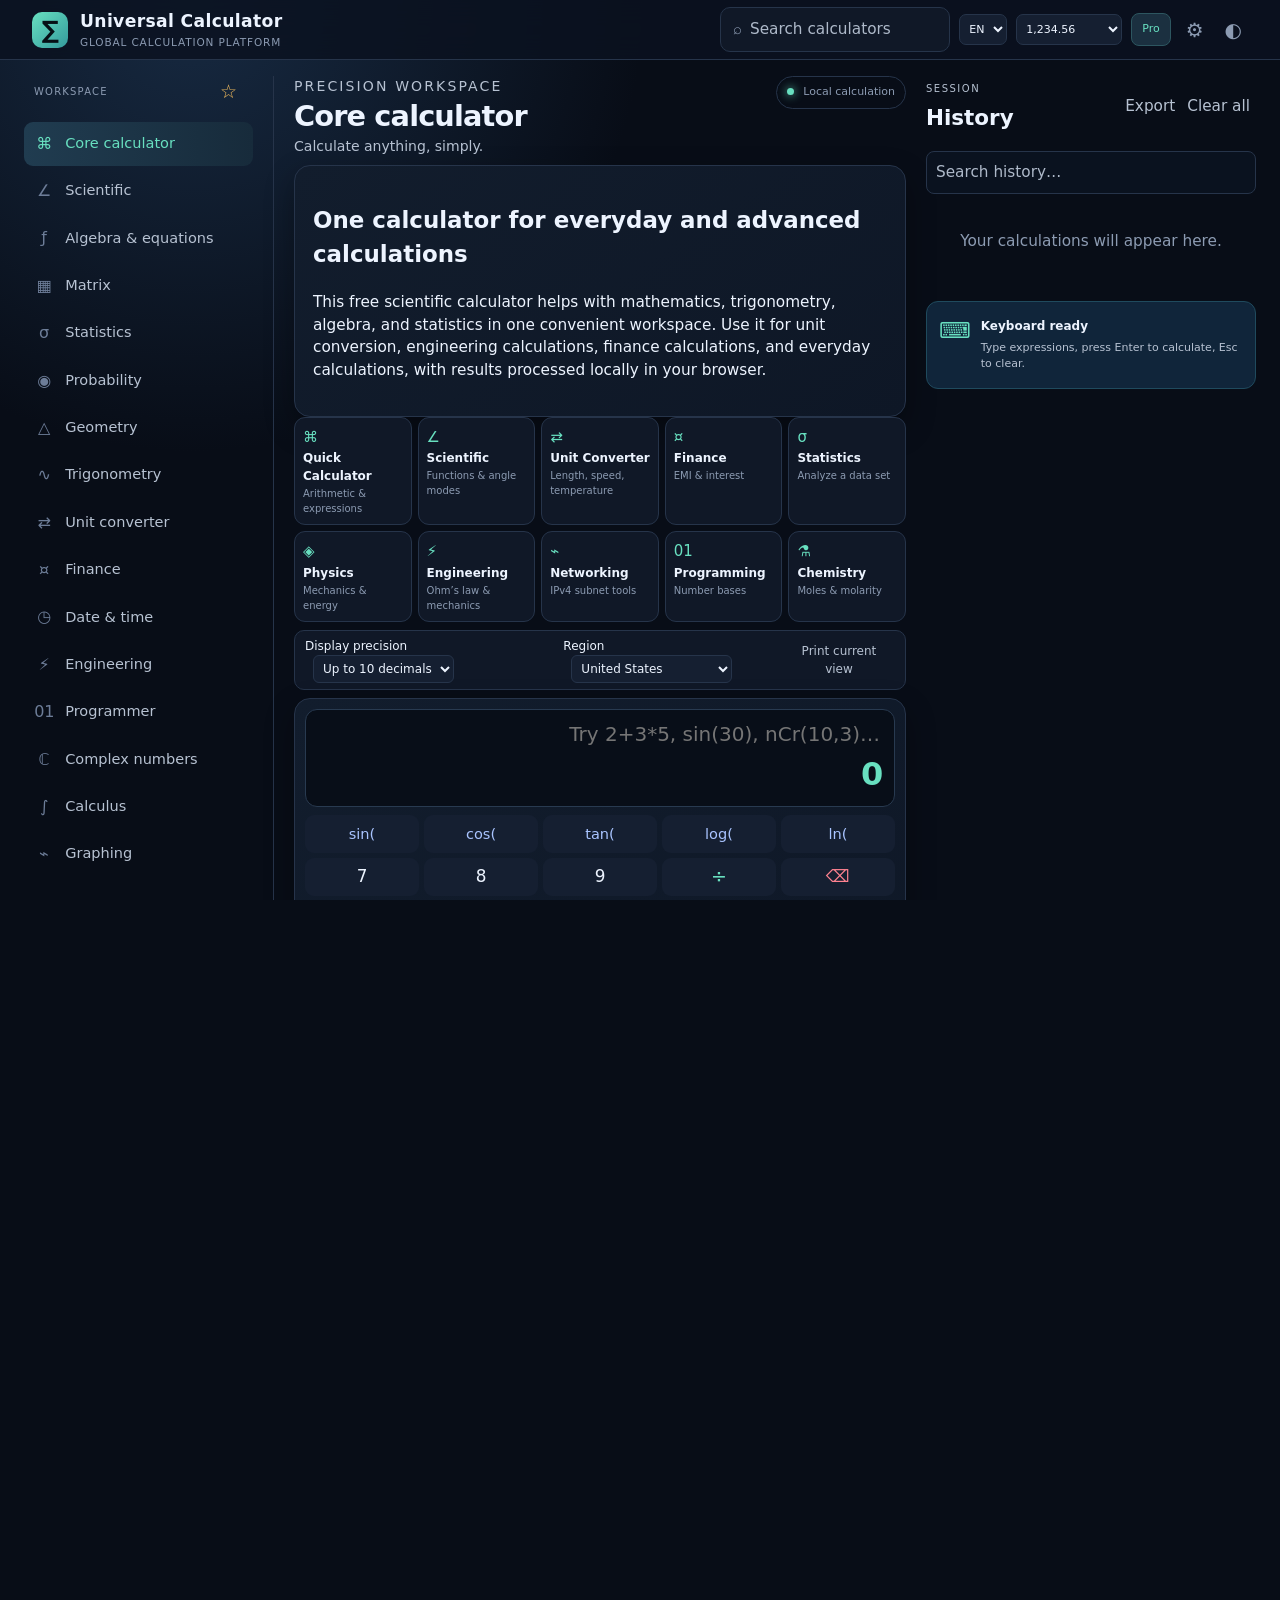
==== commit 3b1f4baf: "Add files via upload" ====
--- a/index.html
+++ b/index.html
@@ -75,6 +75,11 @@
         <button class="nav-item" data-calculator="calculus"><span>∫</span> Calculus</button>
         <button class="nav-item" data-calculator="graph"><span>⌁</span> Graphing</button>
         <div class="sidebar-bottom"><div class="mini-label">RECENT</div><div id="recentList" class="recent-list"></div></div>
+        <section class="smart-command" aria-labelledby="smart-command-title">
+          <div class="smart-heading"><div><p class="eyebrow">SMART COMMAND CENTER</p><h2 id="smart-command-title">What do you want to calculate?</h2></div><span class="smart-badge">Intent-aware</span></div>
+          <div class="command-row"><input id="smartInput" aria-label="What do you want to calculate?" placeholder="Try “calculate EMI for 5 lakh at 8.5% for 5 years” or “area of a circle radius 10”"><button class="primary-btn" id="smartRun">Calculate</button></div>
+          <div id="smartSuggestions" class="smart-suggestions"></div>
+        </section>
       </aside>
 
       <main class="main-content">
@@ -82,11 +87,6 @@
         <section class="form-card seo-intro" aria-labelledby="calculator-intro-title">
           <h2 id="calculator-intro-title">One calculator for everyday and advanced calculations</h2>
           <p>This free scientific calculator helps with mathematics, trigonometry, algebra, and statistics in one convenient workspace. Use it for unit conversion, engineering calculations, finance calculations, and everyday calculations, with results processed locally in your browser.</p>
-        </section>
-        <section class="smart-command">
-          <div class="smart-heading"><div><p class="eyebrow">SMART COMMAND CENTER</p><h2>What do you want to calculate?</h2></div><span class="smart-badge">Intent-aware</span></div>
-          <div class="command-row"><input id="smartInput" aria-label="What do you want to calculate?" placeholder="Try “calculate EMI for 5 lakh at 8.5% for 5 years” or “area of a circle radius 10”"><button class="primary-btn" id="smartRun">Calculate</button></div>
-          <div id="smartSuggestions" class="smart-suggestions"></div>
         </section>
         <section class="quick-grid" aria-label="Quick calculators">
           <button class="quick-card" data-calculator="core"><span>⌘</span><strong>Quick Calculator</strong><small>Arithmetic & expressions</small></button>
@@ -125,7 +125,7 @@
         <div class="tip-card"><span class="tip-icon">⌨</span><div><strong>Keyboard ready</strong><p>Type expressions, press Enter to calculate, Esc to clear.</p></div></div>
       </aside>
     </div>
-    <footer><span>Universal Calculator</span><span>All calculations run locally in your browser</span><span>v2.0 · Safe local calculation platform</span></footer>
+    <footer><span>v2.0 · Safe local calculation platform</span></footer>
   </div>
   <script src="app.js"></script>
 </body>
--- a/styles.css
+++ b/styles.css
@@ -109,3 +109,46 @@
   .keypad{gap:5px}
   .key{min-height:40px}
 }
+
+/* Keep the command center with the category navigation without narrowing the calculator. */
+.sidebar .smart-command{
+  margin-top:24px;
+  margin-bottom:0;
+  padding:14px;
+}
+.sidebar .smart-heading{
+  display:block;
+}
+.sidebar .smart-heading h2{
+  font-size:17px;
+  line-height:1.25;
+  margin:4px 0 12px;
+}
+.sidebar .smart-badge{
+  display:inline-block;
+}
+.sidebar .command-row{
+  display:flex;
+  flex-direction:column;
+  gap:8px;
+}
+.sidebar .command-row input{
+  min-width:0;
+  width:100%;
+  padding:10px;
+}
+.sidebar .command-row .primary-btn{
+  width:100%;
+}
+.sidebar .smart-suggestions{
+  gap:5px;
+}
+.sidebar .suggestion{
+  padding:5px 7px;
+}
+
+@media (max-width:700px){
+  .sidebar.open .smart-command{
+    margin-top:22px;
+  }
+}
